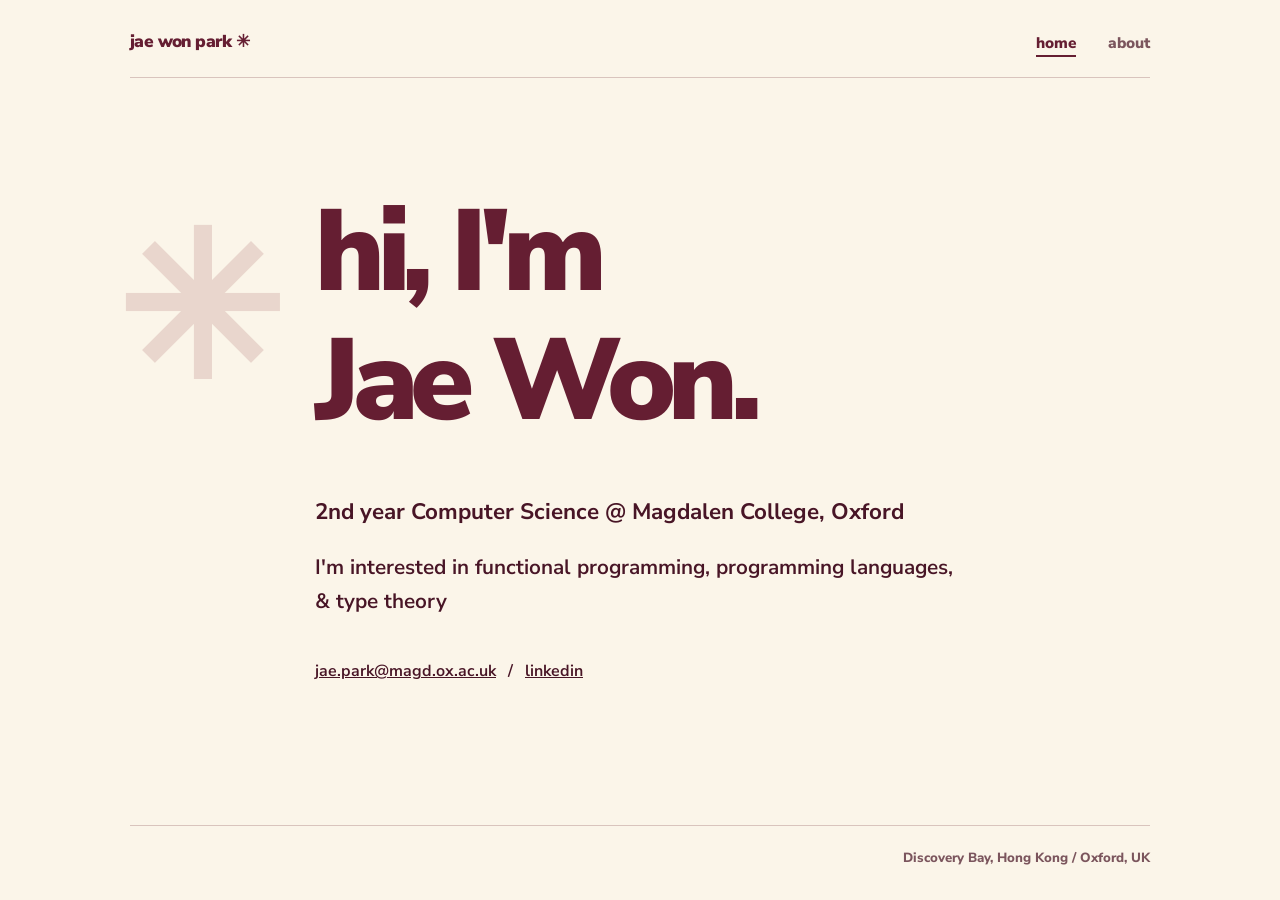
==== index.html @ 2a5b32b9 "Update email link in social links section" ====
<!doctype html>
<html lang="en">
<head>
  <meta charset="UTF-8" />
  <meta name="viewport" content="width=device-width, initial-scale=1.0" />
  <meta name="theme-color" content="#fbf5e9" />
  <meta name="description" content="Jae Won Park's little corner of the internet." />
  <title>Jae Won Park</title>
  <link rel="preconnect" href="https://fonts.googleapis.com" />
  <link rel="preconnect" href="https://fonts.gstatic.com" crossorigin />
  <link href="https://fonts.googleapis.com/css2?family=Nunito+Sans:wght@600;700;800;900&display=swap" rel="stylesheet" />
  <link rel="stylesheet" href="style.css" />
</head>
<body>
<div class="site-shell">
  <header class="site-header">
    <a class="site-name" href="index.html">jae won park ✳</a>
    <nav aria-label="Main navigation">
      <a href="index.html" aria-current="page">home</a>
      <a href="about.html">about</a>
    </nav>
  </header>

  <main class="home" style="max-width: 650px;">
    <h1>hi, I'm<br />Jae Won<span aria-hidden="true">.</span></h1>
    
    <div class="intro-group" style="margin-top: 1.5rem; margin-bottom: 2rem; font-size: 1.3rem;">
      <p class="intro" style="margin: 0; line-height: 1.6;">
        <strong><span style="white-space: nowrap;">2nd year Computer Science @ Magdalen College, Oxford</span></strong>
      </p>
      <p class="intro-detail" style="margin-top: 1.25rem; margin-bottom: 0;">
        I'm interested in functional programming, programming languages, &amp; type theory
      </p>
    </div>

    <div class="social-links" style="display: flex; gap: 0.75rem; align-items: center; margin-top: 0.5rem; margin-bottom: 0rem;">
      <a href="mailto:jae.park@magd.ox.ac.uk">jae.park@magd.ox.ac.uk</a>
      <span>/</span>
      <a href="https://hk.linkedin.com/in/jae-won-park-498401313" target="_blank" rel="noopener">linkedin</a>
    </div>

    <div class="star" aria-hidden="true">✳</div>
  </main>

  <footer class="site-footer">
    <span></span>
    <span>Discovery Bay, Hong Kong / Oxford, UK</span>
  </footer>
</div>
</body>
</html>
---- style.css ----
:root {
  --cream: #fbf5e9;
  --cream-deep: #f0e5d4;
  --maroon: #651e32;
  --maroon-dark: #481526;
  --muted: #7b555d;
  --line: #d9c4bd;
}
* { box-sizing: border-box; }
html { scroll-behavior: smooth; }
body { margin: 0; background: var(--cream); color: var(--maroon-dark); font-family: 'Nunito Sans', 'Trebuchet MS', Arial, sans-serif; font-weight: 650; line-height: 1.65; }
a { color: inherit; }
a:focus-visible { outline: 3px solid var(--maroon); outline-offset: 5px; border-radius: 3px; }
.site-shell { min-height: 100vh; display: flex; flex-direction: column; }
.site-header { width: min(100% - 48px, 1020px); margin: 0 auto; padding: 28px 0 20px; display: flex; align-items: center; justify-content: space-between; gap: 20px; border-bottom: 1px solid var(--line); }
.site-name { text-decoration: none; color: var(--maroon); font-weight: 900; font-size: 1.08rem; letter-spacing: -.035em; white-space: nowrap; }
nav { display: flex; align-items: center; gap: clamp(14px, 3vw, 32px); }
nav a { text-decoration: none; font-size: .96rem; font-weight: 850; color: var(--muted); transition: color .18s; }
nav a:hover, nav a[aria-current='page'] { color: var(--maroon); }
nav a[aria-current='page'] { text-decoration: underline; text-decoration-thickness: 2px; text-underline-offset: 7px; }
main { width: min(100% - 48px, 1020px); margin: 0 auto; flex: 1; }
.home { display: flex; flex-direction: column; justify-content: center; min-height: min(70vh, 650px); padding: 80px 0 110px; position: relative; }
.eyebrow { color: var(--muted); font-size: .8rem; text-transform: uppercase; letter-spacing: .20em; font-weight: 900; margin: 0 0 20px; }
h1 { font-family: 'Nunito Sans', 'Trebuchet MS', Arial, sans-serif; font-weight: 900; letter-spacing: -.065em; color: var(--maroon); line-height: 1.12; font-size: clamp(3.2rem, 9vw, 7.4rem); margin: 0 0 24px; }
.home .intro { max-width: 580px; font-size: clamp(1.12rem, 2vw, 1.4rem); line-height: 1.65; margin: 0; }
.home .star { font-size: clamp(90px, 18vw, 200px); position: absolute; color: #d9b9b2; right: 105%; bottom: 55%; font-weight: 900; line-height: 1; opacity: .5; user-select: none; pointer-events: none; }
.page { padding: 75px 0 100px; }
.page h1 { font-size: clamp(3.7rem, 9vw, 6.7rem); margin-bottom: 14px; }
.lede { max-width: 570px; color: var(--muted); font-size: 1.13rem; margin: 0 0 52px; }
.now-grid { display: grid; grid-template-columns: 1fr 1fr; gap: 20px; }
.panel { padding: 32px; background: #fffaf1; border: 1px solid var(--line); border-radius: 16px; }
.panel.wide { grid-column: 1 / -1; }
h2 { color: var(--maroon); font-weight: 900; letter-spacing: -.035em; font-size: 1.55rem; line-height: 1.3; margin: 0 0 20px; }
.panel ul { list-style: none; padding: 0; margin: 0; }
.panel li { padding: 13px 0; border-top: 1px solid var(--line); }
.panel li:first-child { border-top: 0; padding-top: 0; }
.item-title { display: block; font-weight: 900; }
.item-note { display: block; color: var(--muted); font-size: .92rem; margin-top: 2px; font-weight: 650; }
.placeholder { color: var(--muted); font-style: italic; }
.photo-grid { display: grid; grid-template-columns: repeat(3, minmax(0,1fr)); gap: 18px; }
.photo-card { margin: 0; }
.photo-placeholder { aspect-ratio: 4 / 5; border: 1px dashed #b88d92; border-radius: 14px; background: var(--cream-deep); display: flex; flex-direction: column; justify-content: center; align-items: center; gap: 8px; text-align: center; padding: 22px; color: var(--maroon); }
.photo-placeholder svg { width: 70px; height: 70px; }
.photo-placeholder strong { font-size: 1rem; font-weight: 900; }
.photo-placeholder span { font-size: .84rem; color: var(--muted); }
.photo-card figcaption { padding: 10px 2px; font-size: .95rem; font-weight: 850; color: var(--muted); }
.site-footer { width: min(100% - 48px, 1020px); margin: 0 auto; border-top: 1px solid var(--line); padding: 22px 0 30px; display: flex; justify-content: space-between; gap: 15px; color: var(--muted); font-size: .83rem; font-weight: 800; }
@media (max-width: 700px) { .site-header { padding-top: 22px; } .home { min-height: 66vh; padding: 70px 0 95px; } .home .star { right: 2%; bottom: 5%; } .now-grid { grid-template-columns: 1fr; } .panel.wide { grid-column: auto; } .photo-grid { grid-template-columns: repeat(2, minmax(0,1fr)); gap: 12px; } .page { padding-top: 55px; } }
@media (max-width: 430px) { .site-header { flex-wrap: wrap; gap: 9px; } nav { width: 100%; justify-content: flex-start; gap: 25px; } .photo-grid { grid-template-columns: 1fr; } .panel { padding: 25px; } }
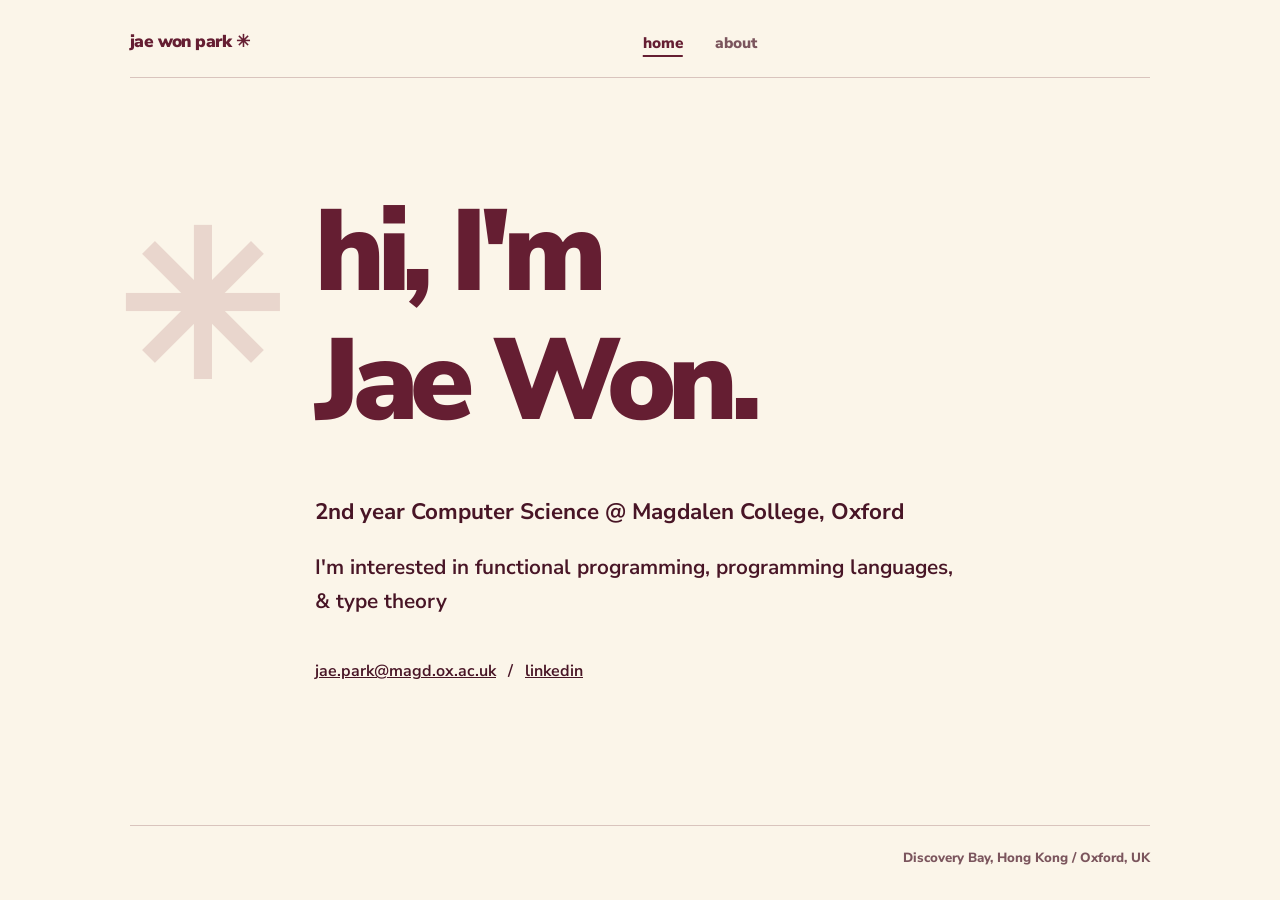
==== commit db464184: "Add Pagefind styles and search functionality" ====
--- a/index.html
+++ b/index.html
@@ -5,11 +5,14 @@
   <meta name="viewport" content="width=device-width, initial-scale=1.0" />
   <meta name="theme-color" content="#fbf5e9" />
   <meta name="description" content="Jae Won Park's little corner of the internet." />
-  <title>Jae Won Park</title>
+  <title>home / jae won park</title>
   <link rel="preconnect" href="https://fonts.googleapis.com" />
   <link rel="preconnect" href="https://fonts.gstatic.com" crossorigin />
   <link href="https://fonts.googleapis.com/css2?family=Nunito+Sans:wght@600;700;800;900&display=swap" rel="stylesheet" />
   <link rel="stylesheet" href="style.css" />
+
+  <!-- Pagefind Stylesheet -->
+  <link href="/pagefind/pagefind-ui.css" rel="stylesheet" />
 </head>
 <body>
 <div class="site-shell">
@@ -19,6 +22,9 @@
       <a href="index.html" aria-current="page">home</a>
       <a href="about.html">about</a>
     </nav>
+
+    <!-- Pagefind Search Box Widget -->
+    <div id="search" style="margin-top: 1rem;"></div>
   </header>
 
   <main class="home" style="max-width: 650px;">
@@ -47,5 +53,13 @@
     <span>Discovery Bay, Hong Kong / Oxford, UK</span>
   </footer>
 </div>
+
+<!-- Pagefind JavaScript -->
+<script src="/pagefind/pagefind-ui.js"></script>
+<script>
+  window.addEventListener('DOMContentLoaded', (event) => {
+    new PagefindUI({ element: "#search", showSubResults: true });
+  });
+</script>
 </body>
 </html>
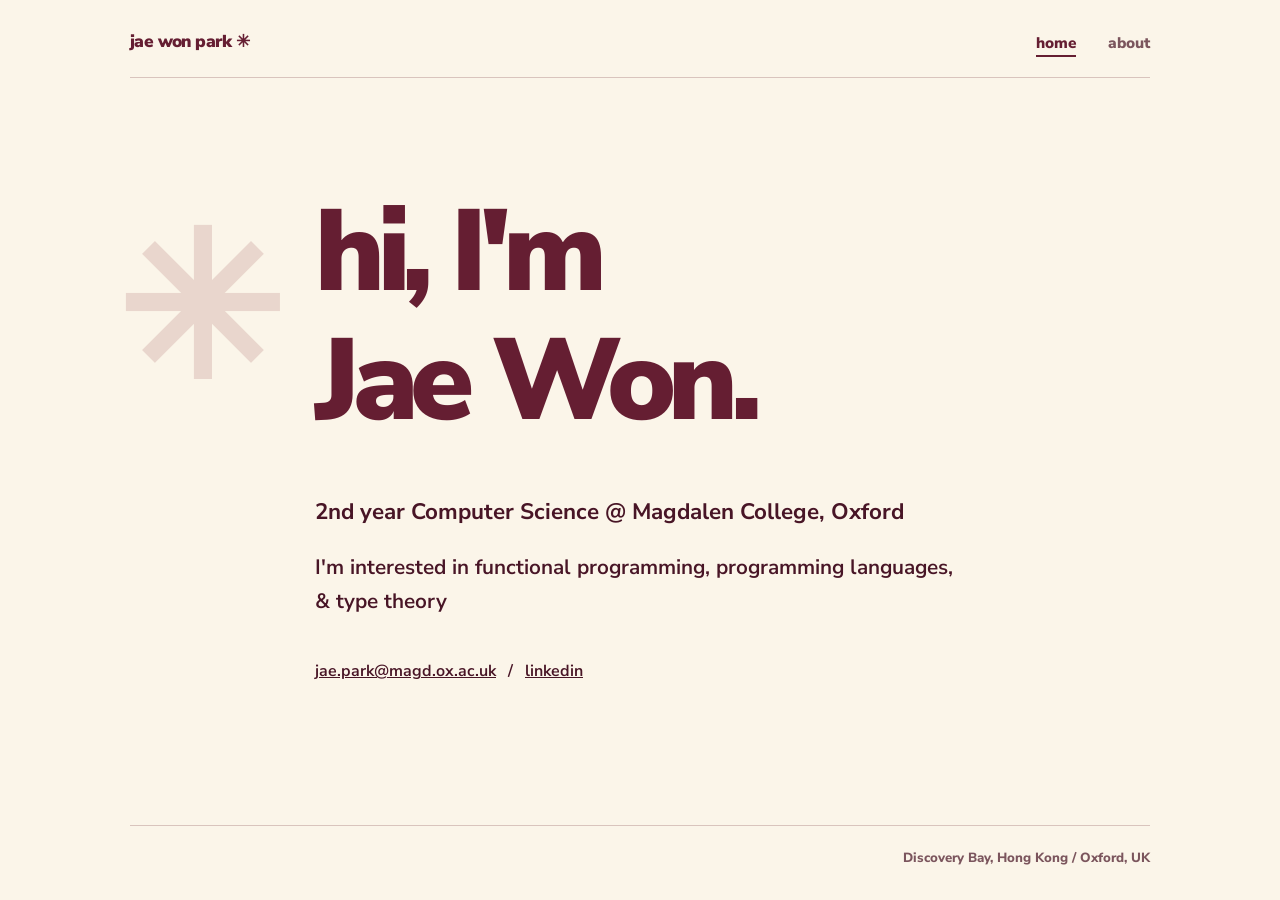
==== commit 5e560c03: "Remove Pagefind styles and scripts from index.html Removed Pagefind stylesheet and JavaScript integr" ====
--- a/index.html
+++ b/index.html
@@ -10,9 +10,6 @@
   <link rel="preconnect" href="https://fonts.gstatic.com" crossorigin />
   <link href="https://fonts.googleapis.com/css2?family=Nunito+Sans:wght@600;700;800;900&display=swap" rel="stylesheet" />
   <link rel="stylesheet" href="style.css" />
-
-  <!-- Pagefind Stylesheet -->
-  <link href="/pagefind/pagefind-ui.css" rel="stylesheet" />
 </head>
 <body>
 <div class="site-shell">
@@ -22,9 +19,6 @@
       <a href="index.html" aria-current="page">home</a>
       <a href="about.html">about</a>
     </nav>
-
-    <!-- Pagefind Search Box Widget -->
-    <div id="search" style="margin-top: 1rem;"></div>
   </header>
 
   <main class="home" style="max-width: 650px;">
@@ -53,13 +47,5 @@
     <span>Discovery Bay, Hong Kong / Oxford, UK</span>
   </footer>
 </div>
-
-<!-- Pagefind JavaScript -->
-<script src="/pagefind/pagefind-ui.js"></script>
-<script>
-  window.addEventListener('DOMContentLoaded', (event) => {
-    new PagefindUI({ element: "#search", showSubResults: true });
-  });
-</script>
 </body>
 </html>
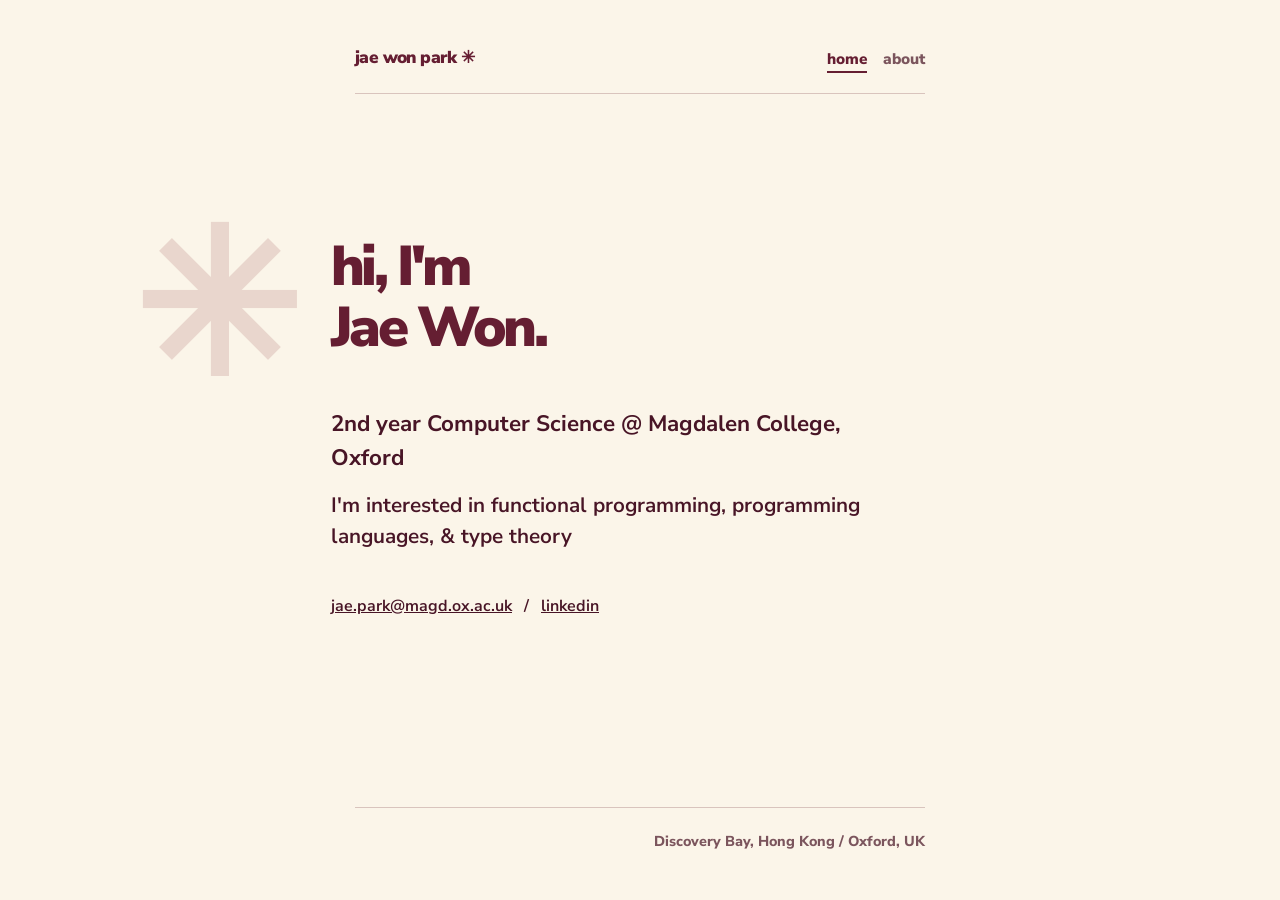
==== commit db79432e: "Refactor index.html for improved layout and styles" ====
--- a/index.html
+++ b/index.html
@@ -1,48 +1,84 @@
 <!doctype html>
 <html lang="en">
 <head>
+  <meta name="google-site-verification" content="mmkwABt3rmv7iKiYoUgjLVR1SgJp-LHCWsx_ySVu4IU" />
   <meta charset="UTF-8" />
   <meta name="viewport" content="width=device-width, initial-scale=1.0" />
   <meta name="theme-color" content="#fbf5e9" />
-  <meta name="description" content="Jae Won Park's little corner of the internet." />
-  <title>home / jae won park</title>
+
+  <!-- Specific page title for search engine visibility -->
+  <title>Jae Won Park</title>
+
+  <!-- Descriptive snippet for search results -->
+  <meta name="description" content="Personal website of Jae Won Park, 2nd year Computer Science student at Magdalen College, Oxford. Interested in functional programming, programming languages, and type theory." />
+  <link rel="canonical" href="https://bunnypancake.github.io/" />
+
+  <!-- Social Media & Link Preview Metadata -->
+  <meta property="og:title" content="Jae Won Park | CS @ Oxford" />
+  <meta property="og:description" content="2nd year Computer Science student at Magdalen College, Oxford." />
+  <meta property="og:type" content="website" />
+  <meta property="og:url" content="https://bunnypancake.github.io/" />
+
+  <!-- Structured Data (Schema.org) for Google -->
+  <script type="application/ld+json">
+  {
+    "@context": "https://schema.org",
+    "@type": "Person",
+    "name": "Jae Won Park",
+    "url": "https://bunnypancake.github.io/",
+    "alumniOf": {
+      "@type": "EducationalOrganization",
+      "name": "University of Oxford"
+    },
+    "affiliation": {
+      "@type": "EducationalOrganization",
+      "name": "Magdalen College, Oxford"
+    },
+    "jobTitle": "Computer Science Student",
+    "sameAs": [
+      "https://hk.linkedin.com/in/jae-won-park-498401313"
+    ]
+  }
+  </script>
+
+  <!-- Styles & Fonts -->
   <link rel="preconnect" href="https://fonts.googleapis.com" />
   <link rel="preconnect" href="https://fonts.gstatic.com" crossorigin />
   <link href="https://fonts.googleapis.com/css2?family=Nunito+Sans:wght@600;700;800;900&display=swap" rel="stylesheet" />
   <link rel="stylesheet" href="style.css" />
 </head>
 <body>
-<div class="site-shell">
-  <header class="site-header">
+<div class="site-shell" style="width: 100%; max-width: 650px; margin: 0 auto; padding: 1rem; box-sizing: border-box;">
+  <header class="site-header" style="display: flex; justify-content: space-between; align-items: center; flex-wrap: wrap; gap: 1rem;">
     <a class="site-name" href="index.html">jae won park ✳</a>
-    <nav aria-label="Main navigation">
+    <nav aria-label="Main navigation" style="display: flex; gap: 1rem;">
       <a href="index.html" aria-current="page">home</a>
       <a href="about.html">about</a>
     </nav>
   </header>
 
-  <main class="home" style="max-width: 650px;">
-    <h1>hi, I'm<br />Jae Won<span aria-hidden="true">.</span></h1>
+  <main class="home" style="width: 100%; margin-top: 2rem;">
+    <h1 style="font-size: clamp(2rem, 8vw, 3.5rem); line-height: 1.1;">hi, I'm<br />Jae Won<span aria-hidden="true">.</span></h1>
     
-    <div class="intro-group" style="margin-top: 1.5rem; margin-bottom: 2rem; font-size: 1.3rem;">
-      <p class="intro" style="margin: 0; line-height: 1.6;">
-        <strong><span style="white-space: nowrap;">2nd year Computer Science @ Magdalen College, Oxford</span></strong>
+    <div class="intro-group" style="margin-top: 1.5rem; margin-bottom: 2rem; font-size: clamp(1rem, 4vw, 1.3rem);">
+      <p class="intro" style="margin: 0; line-height: 1.5;">
+        <strong>2nd year Computer Science @ Magdalen College, Oxford</strong>
       </p>
-      <p class="intro-detail" style="margin-top: 1.25rem; margin-bottom: 0;">
+      <p class="intro-detail" style="margin-top: 1rem; margin-bottom: 0; line-height: 1.5;">
         I'm interested in functional programming, programming languages, &amp; type theory
       </p>
     </div>
 
-    <div class="social-links" style="display: flex; gap: 0.75rem; align-items: center; margin-top: 0.5rem; margin-bottom: 0rem;">
-      <a href="mailto:jae.park@magd.ox.ac.uk">jae.park@magd.ox.ac.uk</a>
+    <div class="social-links" style="display: flex; flex-wrap: wrap; gap: 0.5rem 0.75rem; align-items: center; margin-top: 0.5rem;">
+      <a href="mailto:jae.park@magd.ox.ac.uk" style="word-break: break-all;">jae.park@magd.ox.ac.uk</a>
       <span>/</span>
       <a href="https://hk.linkedin.com/in/jae-won-park-498401313" target="_blank" rel="noopener">linkedin</a>
     </div>
 
-    <div class="star" aria-hidden="true">✳</div>
+    <div class="star" aria-hidden="true" style="margin-top: 2rem;">✳</div>
   </main>
 
-  <footer class="site-footer">
+  <footer class="site-footer" style="margin-top: 3rem; display: flex; flex-wrap: wrap; justify-content: space-between; gap: 0.5rem; font-size: 0.9rem;">
     <span></span>
     <span>Discovery Bay, Hong Kong / Oxford, UK</span>
   </footer>
